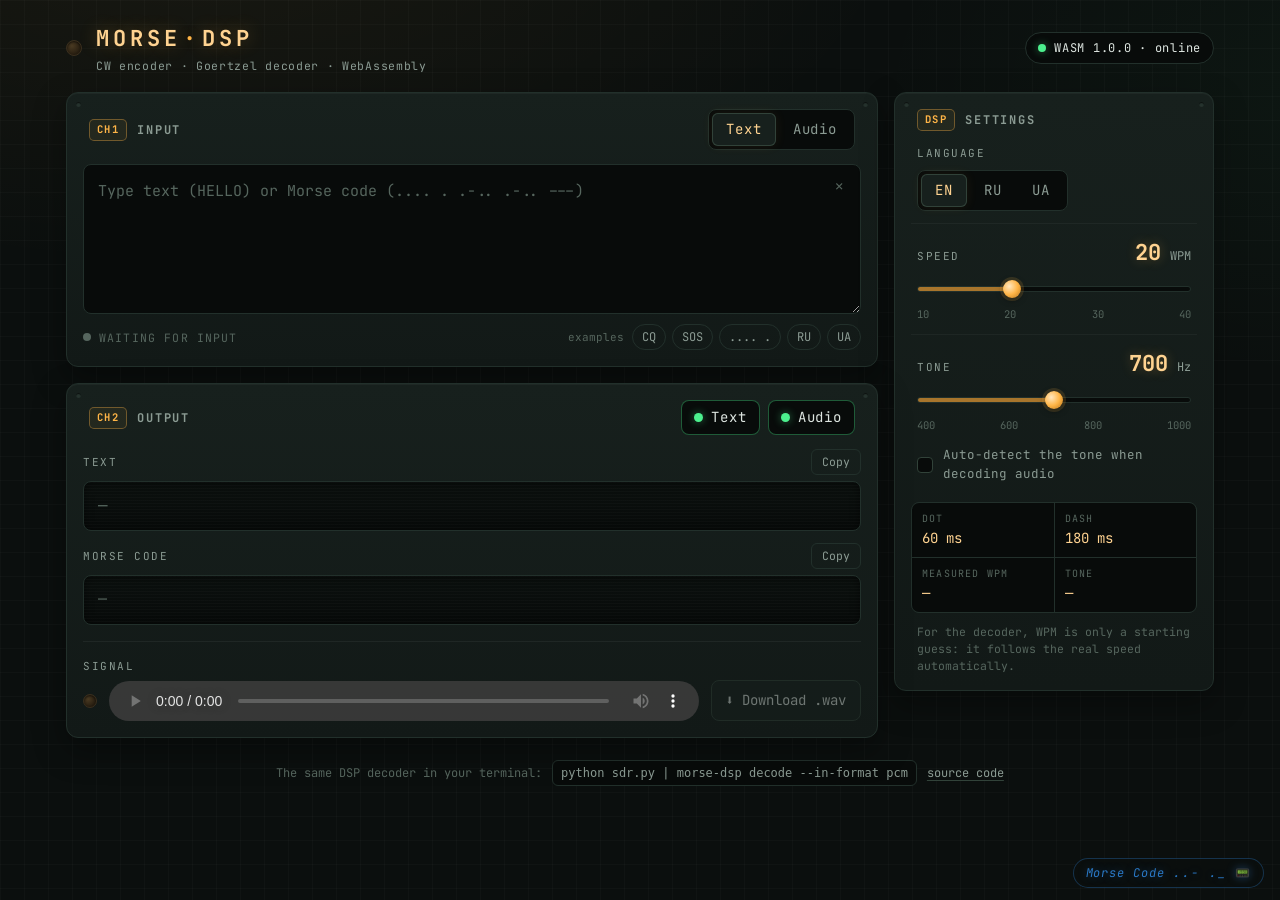
==== docs/index.html @ ed5e200c "build(web): serve GitHub Pages from main:/docs Pages can only deploy a branch from / or /docs, so th" ====
<!doctype html>
<html lang="en">
<head>
  <meta charset="utf-8">
  <meta name="viewport" content="width=device-width, initial-scale=1, viewport-fit=cover">
  <title>morse-dsp · CW console</title>
  <meta name="description" content="Morse code (CW) encoder and streaming DSP decoder in Go and WebAssembly: text ⇄ Morse ⇄ audio, in English, Russian and Ukrainian.">
  <meta name="theme-color" content="#0b0f0e">
  <meta name="color-scheme" content="dark">
  <link rel="icon" href="data:image/svg+xml,%3Csvg xmlns='http://www.w3.org/2000/svg' viewBox='0 0 32 32'%3E%3Crect width='32' height='32' rx='7' fill='%230f1513'/%3E%3Ccircle cx='8' cy='16' r='3' fill='%23ffb547'/%3E%3Crect x='14' y='13' width='12' height='6' rx='3' fill='%23ffb547'/%3E%3C/svg%3E">
  <link rel="preconnect" href="https://fonts.googleapis.com">
  <link rel="preconnect" href="https://fonts.gstatic.com" crossorigin>
  <link rel="stylesheet" href="https://fonts.googleapis.com/css2?family=JetBrains+Mono:wght@400;500;700&display=swap">
  <link rel="stylesheet" href="style.css">
</head>
<body>
  <div class="console">
    <header class="topbar">
      <div class="brand">
        <span class="lamp" id="brandLamp" aria-hidden="true"></span>
        <div>
          <h1>MORSE<span class="dot">·</span>DSP</h1>
          <p class="brand-sub">CW encoder · Goertzel decoder · WebAssembly</p>
        </div>
      </div>
      <div class="status" id="wasmStatus" data-state="loading" role="status">
        <span class="status-led" aria-hidden="true"></span>
        <span class="status-text">WASM: loading…</span>
      </div>
    </header>

    <main class="grid">
      <!-- ============ INPUT ============ -->
      <section class="panel panel-input" aria-labelledby="inTitle">
        <div class="panel-head">
          <h2 id="inTitle"><span class="ch">CH1</span>Input</h2>
          <div class="tabs" role="tablist" aria-label="Source">
            <button type="button" role="tab" id="tabText" aria-controls="paneText" aria-selected="true">Text</button>
            <button type="button" role="tab" id="tabAudio" aria-controls="paneAudio" aria-selected="false" tabindex="-1">Audio</button>
          </div>
        </div>

        <div class="pane" id="paneText" role="tabpanel" aria-labelledby="tabText">
          <div class="textarea-wrap">
            <textarea id="textIn" spellcheck="false" autocomplete="off" maxlength="1000"
              aria-label="Text or Morse code"
              placeholder="Type text (HELLO) or Morse code (.... . .-.. .-.. ---)"></textarea>
            <button type="button" class="icon-btn clear-btn" id="clearBtn" title="Clear" aria-label="Clear the field">✕</button>
          </div>
          <div class="pane-foot">
            <span class="detect" id="detectBadge" data-kind="empty"><span class="detect-led" aria-hidden="true"></span><span id="detectText">waiting for input</span></span>
            <div class="examples">
              <span class="examples-label">examples</span>
              <button type="button" class="chip" data-example="CQ CQ DE MORSE DSP K">CQ</button>
              <button type="button" class="chip" data-example="... --- ...">SOS</button>
              <button type="button" class="chip" data-example=".... . .-.. .-.. --- / .-- --- .-. .-.. -..">.... .</button>
              <button type="button" class="chip" data-example="ПРИВЕТ, ЭФИР! 73">RU</button>
              <button type="button" class="chip" data-example="ПРИВІТ, ЕФІРЕ! 73">UA</button>
            </div>
          </div>
        </div>

        <div class="pane" id="paneAudio" role="tabpanel" aria-labelledby="tabAudio" hidden>
          <label class="dropzone" id="dropzone">
            <input type="file" id="fileIn" accept=".wav,audio/wav,audio/x-wav,audio/wave">
            <span class="dz-icon" aria-hidden="true">⇪</span>
            <span class="dz-main">Drop a .wav here or <u>choose a file</u></span>
            <span class="dz-sub">PCM 8/16/24/32-bit or float · mono or stereo · any sample rate</span>
          </label>

          <div class="testgen">
            <button type="button" class="btn btn-accent" id="genBtn">
              <span aria-hidden="true">⚡</span> Generate noisy test signal
            </button>
            <label class="snr" for="snrIn">
              <span class="snr-label">SNR</span>
              <input type="range" id="snrIn" min="-5" max="30" step="1" value="10">
              <output id="snrOut" for="snrIn">10 dB</output>
            </label>
          </div>
          <p class="hint" id="genHint">Uses the phrase from the Text tab (or a default one) with the speed and tone from the DSP settings.</p>

          <div class="audio-in" id="audioInBox" hidden>
            <div class="audio-in-head">
              <span class="file-name" id="audioInName"></span>
              <span class="meta" id="audioInMeta"></span>
            </div>
            <div class="player-row">
              <span class="keylamp" id="inLamp" title="Key" aria-hidden="true"></span>
              <audio id="audioInPlayer" controls preload="metadata"></audio>
            </div>
            <div class="compare" id="compareLine" hidden></div>
          </div>
        </div>
      </section>

      <!-- ============ SETTINGS ============ -->
      <aside class="panel panel-settings" aria-labelledby="dspTitle">
        <div class="panel-head">
          <h2 id="dspTitle"><span class="ch">DSP</span>Settings</h2>
        </div>

        <div class="field field-lang">
          <span class="label" id="langLabel">Language</span>
          <div class="seg" role="radiogroup" aria-labelledby="langLabel">
            <button type="button" role="radio" data-lang="en" aria-checked="true">EN</button>
            <button type="button" role="radio" data-lang="ru" aria-checked="false">RU</button>
            <button type="button" role="radio" data-lang="ua" aria-checked="false">UA</button>
          </div>
        </div>

        <div class="field field-wpm">
          <div class="field-head">
            <label class="label" for="wpmIn">Speed</label>
            <output class="readout" id="wpmOut" for="wpmIn"><b>20</b> WPM</output>
          </div>
          <input type="range" id="wpmIn" min="10" max="40" step="1" value="20">
          <div class="scale" aria-hidden="true"><span>10</span><span>20</span><span>30</span><span>40</span></div>
        </div>

        <div class="field field-freq">
          <div class="field-head">
            <label class="label" for="freqIn">Tone</label>
            <output class="readout" id="freqOut" for="freqIn"><b>700</b> Hz</output>
          </div>
          <input type="range" id="freqIn" min="400" max="1000" step="10" value="700">
          <div class="scale" aria-hidden="true"><span>400</span><span>600</span><span>800</span><span>1000</span></div>
          <label class="check">
            <input type="checkbox" id="autoFreqIn">
            <span class="check-box" aria-hidden="true"></span>
            <span>Auto-detect the tone when decoding audio</span>
          </label>
        </div>

        <dl class="meter" id="meter">
          <div><dt>Dot</dt><dd id="mDot">60 ms</dd></div>
          <div><dt>Dash</dt><dd id="mDash">180 ms</dd></div>
          <div><dt>Measured WPM</dt><dd id="mWpm">—</dd></div>
          <div><dt>Tone</dt><dd id="mTone">—</dd></div>
        </dl>
        <p class="hint">For the decoder, WPM is only a starting guess: it follows the real speed automatically.</p>
      </aside>

      <!-- ============ OUTPUT ============ -->
      <section class="panel panel-output" aria-labelledby="outTitle">
        <div class="panel-head">
          <h2 id="outTitle"><span class="ch">CH2</span>Output</h2>
          <div class="toggles" role="group" aria-label="What to output">
            <label class="toggle" id="toggleText">
              <input type="checkbox" id="outText" checked>
              <span class="toggle-led" aria-hidden="true"></span>Text
            </label>
            <label class="toggle" id="toggleAudio">
              <input type="checkbox" id="outAudio" checked>
              <span class="toggle-led" aria-hidden="true"></span>Audio
            </label>
          </div>
        </div>
        <p class="toggle-hint" id="toggleHint" aria-live="polite"></p>

        <div class="notices" id="notices" aria-live="polite"></div>

        <div class="out-block" id="textBlock">
          <div class="lcd-field">
            <div class="lcd-head">
              <span class="lcd-title">Text</span>
              <button type="button" class="copy" data-copy="plainOut">Copy</button>
            </div>
            <div class="lcd lcd-text" id="plainOut" data-placeholder="—"></div>
          </div>
          <div class="lcd-field">
            <div class="lcd-head">
              <span class="lcd-title">Morse code</span>
              <button type="button" class="copy" data-copy="morseOut">Copy</button>
            </div>
            <div class="lcd lcd-morse" id="morseOut" data-placeholder="—"></div>
          </div>
          <div class="tape-wrap" aria-hidden="true"><canvas class="tape" id="tape" hidden></canvas></div>
        </div>

        <div class="out-block" id="audioBlock">
          <div class="lcd-head">
            <span class="lcd-title" id="audioLabel">Signal</span>
            <span class="meta" id="audioMeta"></span>
          </div>
          <div class="player-row">
            <span class="keylamp" id="outLamp" title="Key" aria-hidden="true"></span>
            <audio id="audioOut" controls preload="auto"></audio>
            <a class="btn" id="downloadBtn" download="morse.wav" aria-disabled="true">⬇ Download .wav</a>
          </div>
        </div>
      </section>
    </main>

    <footer class="foot">
      <span>The same DSP decoder in your terminal:</span>
      <code><span>python sdr.py |</span> <span>morse-dsp decode --in-format pcm</span></code>
      <a href="https://github.com/Super-Morse/morse-dsp" rel="noopener">source code</a>
    </footer>
  </div>

  <p class="signature"><em>Morse Code <span class="sig-code">..- ._</span></em> 📟</p>

  <script src="wasm_exec.js"></script>
  <script src="app.js"></script>
</body>
</html>
---- docs/style.css ----
/* morse-dsp — ham-radio console theme: dark panels, amber displays, green LEDs. */

:root {
  --bg: #0b0f0e;
  --bg-hi: #101614;
  --panel: #121917;
  --panel-hi: #17201d;
  --inset: #080b0a;
  --line: #22302b;
  --line-hi: #314239;
  --text: #dde5e0;
  --muted: #8b9b93;
  --faint: #56665e;

  --amber: #ffb547;
  --amber-hi: #ffd391;
  --amber-dim: #a8752c;
  --amber-glow: rgba(255, 181, 71, 0.30);
  --green: #4cf08e;
  --green-glow: rgba(76, 240, 142, 0.45);
  --red: #ff6b5e;
  --signature: #318ce7;    /* bleu de France */
  --signature-hi: #6aaef0;

  --radius: 12px;
  --radius-sm: 8px;
  --mono: "JetBrains Mono", ui-monospace, "SFMono-Regular", Menlo, Consolas, "Liberation Mono", monospace;
  color-scheme: dark;
}

* { box-sizing: border-box; }

html { -webkit-text-size-adjust: 100%; }

body {
  margin: 0;
  min-height: 100vh;
  min-height: 100dvh;
  font: 14px/1.5 var(--mono);
  color: var(--text);
  background-color: var(--bg);
  background-image:
    radial-gradient(1200px 600px at 15% -10%, rgba(255, 181, 71, 0.06), transparent 60%),
    radial-gradient(900px 500px at 110% 10%, rgba(76, 240, 142, 0.04), transparent 60%),
    linear-gradient(rgba(255, 255, 255, 0.018) 1px, transparent 1px),
    linear-gradient(90deg, rgba(255, 255, 255, 0.018) 1px, transparent 1px);
  background-size: auto, auto, 24px 24px, 24px 24px;
  background-attachment: fixed;
}

button, input, textarea { font: inherit; color: inherit; }
button { cursor: pointer; }
:focus-visible { outline: 2px solid var(--amber); outline-offset: 2px; }
[hidden] { display: none !important; }

.console {
  max-width: 1180px; margin: 0 auto;
  /* safe-area insets keep content clear of notches and rounded corners (landscape phones) */
  padding: 22px max(16px, env(safe-area-inset-right)) calc(72px + env(safe-area-inset-bottom)) max(16px, env(safe-area-inset-left));
}

/* ---------- top bar ---------- */
.topbar {
  display: flex; align-items: center; justify-content: space-between; gap: 16px;
  margin-bottom: 18px; flex-wrap: wrap;
}
.brand { display: flex; align-items: center; gap: 14px; }
.brand h1 {
  margin: 0; font-size: 22px; font-weight: 700; letter-spacing: 0.18em; color: var(--amber-hi);
  text-shadow: 0 0 18px var(--amber-glow);
}
.brand h1 .dot { color: var(--amber); padding: 0 0.1em; }
.brand-sub { margin: 2px 0 0; font-size: 11.5px; color: var(--muted); letter-spacing: 0.06em; }

.lamp, .keylamp {
  flex: none; width: 14px; height: 14px; border-radius: 50%;
  background: radial-gradient(circle at 35% 35%, #4a3a22, #261d10 70%);
  border: 1px solid #3a2f1e;
  box-shadow: inset 0 1px 2px rgba(0, 0, 0, 0.6);
  transition: background 0.04s, box-shadow 0.04s;
}
.lamp.on, .keylamp.on {
  background: radial-gradient(circle at 35% 35%, #fff1d2, var(--amber) 45%, #c47a12);
  box-shadow: 0 0 14px 3px var(--amber-glow), 0 0 4px var(--amber);
}
.lamp { width: 16px; height: 16px; }

.status {
  display: inline-flex; align-items: center; gap: 8px;
  padding: 6px 12px; border-radius: 999px; font-size: 12px; letter-spacing: 0.06em;
  background: var(--inset); border: 1px solid var(--line); color: var(--muted);
}
.status-led { width: 8px; height: 8px; border-radius: 50%; background: var(--amber); }
.status[data-state="loading"] .status-led { animation: blink 0.9s steps(2, start) infinite; }
.status[data-state="ready"] { color: var(--text); }
.status[data-state="ready"] .status-led { background: var(--green); box-shadow: 0 0 8px var(--green-glow); }
.status[data-state="error"] { color: var(--red); border-color: rgba(255, 107, 94, 0.35); }
.status[data-state="error"] .status-led { background: var(--red); }
@keyframes blink { to { visibility: hidden; } }

/* ---------- layout ---------- */
.grid {
  display: grid;
  grid-template-columns: minmax(0, 1fr) 320px;
  grid-template-areas: "input settings" "output settings";
  gap: 16px;
  align-items: start;
}
.panel-input { grid-area: input; }
.panel-settings { grid-area: settings; }
.panel-output { grid-area: output; }
/* the settings follow the scroll only when they fit on screen */
@media (min-width: 1000px) and (min-height: 760px) {
  .panel.panel-settings { position: sticky; top: 16px; } /* .panel.x beats .panel's position: relative */
}

.panel {
  position: relative;
  min-width: 0;
  padding: 16px;
  border-radius: var(--radius);
  background: linear-gradient(180deg, var(--panel-hi), var(--panel));
  border: 1px solid var(--line);
  box-shadow: inset 0 1px 0 rgba(255, 255, 255, 0.035), 0 12px 32px rgba(0, 0, 0, 0.35);
}
/* panel screws */
.panel::before, .panel::after {
  content: ""; position: absolute; top: 9px; width: 5px; height: 5px; border-radius: 50%;
  background: #26332e; box-shadow: inset 0 1px 1px rgba(0, 0, 0, 0.7);
}
.panel::before { left: 9px; }
.panel::after { right: 9px; }

.panel-head {
  display: flex; align-items: center; justify-content: space-between; gap: 12px; flex-wrap: wrap;
  margin: 0 0 14px; padding: 0 6px;
}
.panel-head h2 {
  display: flex; align-items: center; gap: 10px; margin: 0;
  font-size: 12px; font-weight: 700; letter-spacing: 0.16em; text-transform: uppercase; color: var(--muted);
}
.ch {
  padding: 2px 7px; border-radius: 5px; font-size: 10.5px; letter-spacing: 0.12em;
  color: var(--amber); border: 1px solid rgba(255, 181, 71, 0.35); background: rgba(255, 181, 71, 0.06);
}

/* ---------- tabs ---------- */
.tabs, .seg {
  display: inline-flex; padding: 3px; gap: 3px; border-radius: var(--radius-sm);
  background: var(--inset); border: 1px solid var(--line);
}
.tabs button, .seg button {
  border: 0; border-radius: 6px; padding: 6px 14px; background: transparent;
  color: var(--muted); letter-spacing: 0.06em; transition: color 0.15s, background 0.15s;
}
.tabs button[aria-selected="true"], .seg button[aria-checked="true"] {
  color: var(--amber-hi); background: var(--panel-hi);
  box-shadow: inset 0 0 0 1px var(--line-hi), 0 0 12px rgba(255, 181, 71, 0.08);
}

/* ---------- text input ---------- */
.textarea-wrap { position: relative; }
textarea {
  display: block; width: 100%; min-height: 150px; resize: vertical;
  padding: 14px 40px 14px 14px; border-radius: var(--radius-sm);
  background: var(--inset); border: 1px solid var(--line);
  font-size: 15px; line-height: 1.6; color: var(--text); caret-color: var(--amber);
  transition: border-color 0.15s, box-shadow 0.15s;
}
textarea::placeholder { color: var(--faint); }
textarea:focus { outline: none; border-color: var(--amber-dim); box-shadow: 0 0 0 3px rgba(255, 181, 71, 0.10); }

.icon-btn {
  border: 1px solid transparent; background: transparent; color: var(--faint);
  width: 28px; height: 28px; border-radius: 6px; line-height: 1;
}
.clear-btn { position: absolute; top: 8px; right: 8px; }

.pane-foot {
  display: flex; align-items: center; justify-content: space-between; gap: 10px; flex-wrap: wrap;
  margin-top: 10px;
}
.detect {
  display: inline-flex; align-items: center; gap: 8px; font-size: 11.5px; letter-spacing: 0.1em;
  text-transform: uppercase; color: var(--faint);
}
.detect-led { width: 8px; height: 8px; border-radius: 50%; background: var(--faint); }
.detect[data-kind="text"] { color: var(--amber); }
.detect[data-kind="text"] .detect-led { background: var(--amber); box-shadow: 0 0 8px var(--amber-glow); }
.detect[data-kind="morse"] { color: var(--green); }
.detect[data-kind="morse"] .detect-led { background: var(--green); box-shadow: 0 0 8px var(--green-glow); }

.examples { display: flex; align-items: center; gap: 6px; flex-wrap: wrap; }
.examples-label { font-size: 11px; color: var(--faint); margin-right: 2px; }
.chip {
  padding: 3px 9px; border-radius: 999px; font-size: 12px;
  border: 1px solid var(--line); background: transparent; color: var(--muted);
}

/* ---------- audio input ---------- */
.dropzone {
  display: flex; flex-direction: column; align-items: center; justify-content: center; gap: 4px;
  min-height: 132px; padding: 18px; text-align: center; cursor: pointer;
  border-radius: var(--radius-sm); border: 1.5px dashed var(--line-hi); background: var(--inset);
  transition: border-color 0.15s, background 0.15s;
}
.dropzone.drag { border-color: var(--amber); background: rgba(255, 181, 71, 0.04); }
.dropzone:focus-within { border-color: var(--amber); }
.dropzone input { position: absolute; width: 1px; height: 1px; opacity: 0; }
.dz-icon { font-size: 22px; color: var(--amber); }
.dz-main { color: var(--text); }
.dz-main u { text-decoration-color: var(--amber-dim); text-underline-offset: 3px; }
.dz-sub { font-size: 11.5px; color: var(--faint); }

.testgen { display: flex; align-items: center; gap: 14px; flex-wrap: wrap; margin-top: 14px; }
.testgen .btn { flex: 1 1 260px; max-width: 100%; white-space: normal; text-align: center; }
.snr { display: flex; align-items: center; gap: 10px; flex: 1 1 200px; min-width: 0; }
.snr-label { font-size: 11px; letter-spacing: 0.12em; color: var(--muted); }
.snr input { flex: 1; min-width: 80px; }
.snr output { min-width: 52px; text-align: right; color: var(--amber-hi); }

.audio-in {
  margin-top: 14px; padding: 12px; border-radius: var(--radius-sm);
  border: 1px solid var(--line); background: rgba(0, 0, 0, 0.18);
}
.audio-in-head { display: flex; justify-content: space-between; gap: 10px; flex-wrap: wrap; margin-bottom: 8px; }
.file-name { color: var(--text); overflow-wrap: anywhere; }
.compare { margin-top: 10px; font-size: 12.5px; color: var(--muted); overflow-wrap: anywhere; }
.compare .ok { color: var(--green); }
.compare .bad { color: var(--red); }

/* ---------- buttons ---------- */
.btn {
  display: inline-flex; align-items: center; justify-content: center; gap: 8px;
  padding: 9px 14px; border-radius: var(--radius-sm); white-space: nowrap;
  border: 1px solid var(--line-hi); background: var(--panel-hi); color: var(--text);
  text-decoration: none; transition: border-color 0.15s, color 0.15s, box-shadow 0.15s;
}
.btn[aria-disabled="true"] { opacity: 0.45; pointer-events: none; }
.btn-accent {
  color: var(--amber-hi); border-color: rgba(255, 181, 71, 0.5);
  background: linear-gradient(180deg, rgba(255, 181, 71, 0.14), rgba(255, 181, 71, 0.05));
}
.btn:disabled { opacity: 0.5; cursor: not-allowed; }

/* ---------- settings ---------- */
.field { padding: 12px 6px; border-top: 1px solid rgba(255, 255, 255, 0.04); }
.panel-settings .panel-head + .field { border-top: 0; padding-top: 0; }
.field-head { display: flex; align-items: baseline; justify-content: space-between; gap: 8px; }
.label { display: block; font-size: 11px; letter-spacing: 0.14em; text-transform: uppercase; color: var(--muted); margin-bottom: 8px; }
.field-head .label { margin-bottom: 0; }
.readout { color: var(--muted); font-size: 12px; }
.readout b { font-size: 22px; font-weight: 700; color: var(--amber-hi); text-shadow: 0 0 12px var(--amber-glow); margin-right: 2px; }
.scale { display: flex; justify-content: space-between; font-size: 10.5px; color: var(--faint); margin-top: -2px; }

.check { display: flex; align-items: center; gap: 10px; margin-top: 12px; font-size: 12.5px; color: var(--muted); cursor: pointer; }
.check input { position: absolute; opacity: 0; width: 1px; height: 1px; }
.check-box {
  flex: none; width: 16px; height: 16px; border-radius: 4px;
  border: 1px solid var(--line-hi); background: var(--inset); position: relative;
}
.check input:checked + .check-box { border-color: var(--amber); background: rgba(255, 181, 71, 0.15); }
.check input:checked + .check-box::after {
  content: ""; position: absolute; left: 4px; top: 1px; width: 5px; height: 9px;
  border: solid var(--amber); border-width: 0 2px 2px 0; transform: rotate(45deg);
}
.check input:focus-visible + .check-box { outline: 2px solid var(--amber); outline-offset: 2px; }

/* range */
input[type="range"] {
  --fill: 50%;
  -webkit-appearance: none; appearance: none;
  width: 100%; height: 28px; margin: 6px 0 4px; background: transparent;
}
input[type="range"]::-webkit-slider-runnable-track {
  height: 6px; border-radius: 3px; border: 1px solid var(--line);
  background: linear-gradient(90deg, var(--amber-dim) var(--fill), var(--inset) var(--fill));
}
input[type="range"]::-webkit-slider-thumb {
  -webkit-appearance: none; appearance: none;
  width: 18px; height: 18px; margin-top: -7px; border-radius: 50%; border: 0;
  background: radial-gradient(circle at 35% 35%, #ffe7bf, var(--amber) 50%, #b8741a);
  box-shadow: 0 0 0 3px rgba(255, 181, 71, 0.14), 0 2px 6px rgba(0, 0, 0, 0.5);
}
input[type="range"]::-moz-range-track { height: 6px; border-radius: 3px; border: 1px solid var(--line); background: var(--inset); }
input[type="range"]::-moz-range-progress { height: 6px; border-radius: 3px; background: var(--amber-dim); }
input[type="range"]::-moz-range-thumb {
  width: 18px; height: 18px; border-radius: 50%; border: 0;
  background: radial-gradient(circle at 35% 35%, #ffe7bf, var(--amber) 50%, #b8741a);
  box-shadow: 0 0 0 3px rgba(255, 181, 71, 0.14), 0 2px 6px rgba(0, 0, 0, 0.5);
}
input[type="range"]:focus-visible { outline: none; }
input[type="range"]:focus-visible::-webkit-slider-thumb { box-shadow: 0 0 0 3px var(--amber), 0 2px 6px rgba(0, 0, 0, 0.5); }
input[type="range"]:focus-visible::-moz-range-thumb { box-shadow: 0 0 0 3px var(--amber), 0 2px 6px rgba(0, 0, 0, 0.5); }

.meter {
  display: grid; grid-template-columns: 1fr 1fr; gap: 1px; margin: 6px 0 0;
  border-radius: var(--radius-sm); overflow: hidden; border: 1px solid var(--line); background: var(--line);
}
.meter div { padding: 8px 10px; background: var(--inset); }
.meter dt { font-size: 10px; letter-spacing: 0.12em; text-transform: uppercase; color: var(--faint); }
.meter dd { margin: 2px 0 0; color: var(--amber-hi); font-size: 14px; }

.hint { margin: 10px 6px 0; font-size: 11.5px; color: var(--faint); }
.pane .hint { margin-left: 0; margin-right: 0; }

/* ---------- output ---------- */
.toggles { display: inline-flex; gap: 8px; }
.toggle {
  display: inline-flex; align-items: center; gap: 8px; padding: 6px 12px; border-radius: var(--radius-sm);
  border: 1px solid var(--line-hi); background: var(--inset); color: var(--muted);
  cursor: pointer; user-select: none; letter-spacing: 0.06em; transition: border-color 0.15s, color 0.15s;
}
.toggle input { position: absolute; opacity: 0; width: 1px; height: 1px; }
.toggle-led { width: 9px; height: 9px; border-radius: 50%; background: #1d2925; box-shadow: inset 0 1px 2px rgba(0, 0, 0, 0.7); }
.toggle:has(input:checked) { color: var(--text); border-color: rgba(76, 240, 142, 0.35); }
.toggle:has(input:checked) .toggle-led { background: var(--green); box-shadow: 0 0 8px var(--green-glow); }
.toggle:has(input:focus-visible) { outline: 2px solid var(--amber); outline-offset: 2px; }
.toggle.flash { animation: flash 0.7s ease-out; }
@keyframes flash {
  0% { box-shadow: 0 0 0 0 rgba(76, 240, 142, 0.6); }
  100% { box-shadow: 0 0 0 10px rgba(76, 240, 142, 0); }
}
.toggle-hint { min-height: 0; margin: -6px 6px 8px; font-size: 11.5px; color: var(--green); text-align: right; transition: opacity 0.3s; }
.toggle-hint:empty { margin: 0; }

.notices { display: grid; gap: 8px; }
.notices:not(:empty) { margin-bottom: 12px; }
.notice {
  padding: 8px 12px; border-radius: var(--radius-sm); font-size: 12.5px; overflow-wrap: anywhere;
  border: 1px solid var(--line-hi); background: rgba(255, 255, 255, 0.02); color: var(--muted);
}
.notice.warn { border-color: rgba(255, 181, 71, 0.35); color: var(--amber-hi); }
.notice.error { border-color: rgba(255, 107, 94, 0.4); color: #ffb3ab; }

.out-block + .out-block { margin-top: 16px; padding-top: 16px; border-top: 1px solid rgba(255, 255, 255, 0.05); }
.lcd-field + .lcd-field { margin-top: 12px; }
.lcd-head { display: flex; align-items: center; justify-content: space-between; gap: 10px; margin-bottom: 6px; flex-wrap: wrap; }
.lcd-title { font-size: 11px; letter-spacing: 0.14em; text-transform: uppercase; color: var(--muted); }
.meta { font-size: 11.5px; color: var(--faint); }

.copy {
  padding: 3px 10px; border-radius: 6px; font-size: 11.5px;
  border: 1px solid var(--line); background: transparent; color: var(--muted);
}
.copy.done { color: var(--green); border-color: rgba(76, 240, 142, 0.4); }

.lcd {
  position: relative; min-height: 50px; max-height: 260px; overflow: auto;
  padding: 12px 14px; border-radius: var(--radius-sm);
  background: linear-gradient(180deg, #0b100e, #070a09);
  border: 1px solid var(--line);
  box-shadow: inset 0 2px 10px rgba(0, 0, 0, 0.55);
  color: var(--amber-hi); text-shadow: 0 0 10px var(--amber-glow);
  font-size: 16px; line-height: 1.55; white-space: pre-wrap; overflow-wrap: anywhere;
}
.lcd::after { /* faint scanlines */
  content: ""; position: absolute; inset: 0; pointer-events: none; border-radius: inherit;
  background: repeating-linear-gradient(180deg, rgba(255, 255, 255, 0.018) 0 1px, transparent 1px 3px);
}
.lcd:empty::before { content: attr(data-placeholder); color: var(--faint); text-shadow: none; }
.lcd-morse { color: var(--amber); letter-spacing: 0.08em; font-size: 15px; }

.tape {
  display: block; width: 100%; margin-top: 12px; border-radius: var(--radius-sm);
  background: #070a09; border: 1px solid var(--line);
}

.player-row { display: flex; align-items: center; gap: 12px; flex-wrap: wrap; }
.player-row audio { flex: 1 1 200px; min-width: 0; height: 40px; }

/* ---------- footer & signature ---------- */
.foot {
  display: flex; align-items: center; justify-content: center; gap: 10px; flex-wrap: wrap;
  margin-top: 22px; font-size: 12px; color: var(--faint); text-align: center;
}
.foot code {
  max-width: 100%; padding: 3px 8px; border-radius: 6px; background: var(--inset); border: 1px solid var(--line);
  color: var(--muted);
}
.foot code span { white-space: nowrap; } /* narrow screens wrap only after the pipe */
.foot a { color: var(--muted); text-decoration-color: var(--line-hi); text-underline-offset: 3px; }

.signature {
  /* always pinned to the screen corner, clear of notches and the home bar */
  position: fixed; z-index: 20;
  right: max(16px, env(safe-area-inset-right));
  bottom: calc(12px + env(safe-area-inset-bottom));
  padding: 5px 12px; border-radius: 999px;
  font-size: 12px; letter-spacing: 0.08em; white-space: nowrap;
  color: var(--signature);
  text-shadow: 0 0 10px rgba(49, 140, 231, 0.45);
  background: rgba(11, 15, 14, 0.82);
  border: 1px solid rgba(49, 140, 231, 0.35);
  -webkit-backdrop-filter: blur(6px); backdrop-filter: blur(6px);
  opacity: 0.85; transition: opacity 0.2s, color 0.2s;
  margin: 0;
}
.signature .sig-code { letter-spacing: 2px; }

/* ---------- hover only where a mouse can hover (no sticky hover on touch) ---------- */
@media (hover: hover) {
  .tabs button:hover, .seg button:hover { color: var(--text); }
  .icon-btn:hover { color: var(--text); border-color: var(--line-hi); }
  .chip:hover { color: var(--amber-hi); border-color: var(--amber-dim); }
  .dropzone:hover { border-color: var(--amber); background: rgba(255, 181, 71, 0.04); }
  .btn:hover { border-color: var(--amber-dim); color: var(--amber-hi); }
  .btn-accent:hover { box-shadow: 0 0 18px rgba(255, 181, 71, 0.18); color: #fff3df; }
  .copy:hover { color: var(--amber-hi); border-color: var(--amber-dim); }
  .foot a:hover { color: var(--amber-hi); }
  .signature:hover { opacity: 1; color: var(--signature-hi); }
}

/* ---------- responsive ---------- */

/* Tablets and phones in landscape: one column; the settings become a
   horizontal rack (language | speed | tone) between input and output. */
@media (max-width: 999px) {
  .grid { grid-template-columns: minmax(0, 1fr); grid-template-areas: "input" "settings" "output"; gap: 14px; }
  .panel.panel-settings {
    display: grid;
    grid-template-columns: minmax(0, 0.75fr) minmax(0, 1fr) minmax(0, 1fr);
    grid-template-areas: "head head head" "lang wpm freq" "meter meter meter" "hint hint hint";
    column-gap: 22px;
  }
  .panel-settings > .panel-head { grid-area: head; }
  .panel-settings > .field-lang { grid-area: lang; }
  .panel-settings > .field-wpm { grid-area: wpm; }
  .panel-settings > .field-freq { grid-area: freq; }
  .panel-settings > .meter { grid-area: meter; grid-template-columns: repeat(4, minmax(0, 1fr)); margin-top: 4px; }
  .panel-settings > .hint { grid-area: hint; }
  .panel-settings .field { border-top: 0; padding: 0 0 10px; }
}

/* Phones in portrait: everything stacks, comfortable spacing for thumbs. */
@media (max-width: 599px) {
  .console { padding-top: 14px; }
  .topbar { margin-bottom: 14px; gap: 10px; }
  .brand h1 { font-size: 19px; letter-spacing: 0.14em; }
  .panel { padding: 14px 12px; }
  .panel-head { padding: 0 2px; margin-bottom: 12px; }
  .panel.panel-settings { display: block; }
  .panel-settings .field { padding: 12px 2px; border-top: 1px solid rgba(255, 255, 255, 0.04); }
  .panel-settings .panel-head + .field { border-top: 0; padding-top: 0; }
  .panel-settings > .meter { grid-template-columns: 1fr 1fr; }
  textarea { min-height: 120px; }
  .pane-foot { flex-direction: column; align-items: flex-start; }
  .testgen .btn, .player-row .btn { width: 100%; white-space: normal; }
  .snr { flex-basis: 100%; }
  .lcd { font-size: 15px; padding: 10px 12px; }
  .foot { gap: 8px; }
  .signature { right: max(10px, env(safe-area-inset-right)); bottom: calc(10px + env(safe-area-inset-bottom)); padding: 4px 10px; font-size: 11px; }
}

/* Very narrow phones (320–359 px). */
@media (max-width: 359px) {
  .brand-sub, .examples-label { display: none; }
  .tabs button, .seg button { padding: 6px 10px; }
  .toggle { padding: 6px 9px; }
  .panel-head h2 { letter-spacing: 0.1em; }
}

/* Phones in landscape: plenty of width, very little height. Input and
   output sit side by side, so the result is visible while typing; the
   settings rack spans the full width below. */
@media (orientation: landscape) and (max-height: 500px) and (min-width: 600px) {
  .grid { grid-template-columns: minmax(0, 1fr) minmax(0, 1fr); grid-template-areas: "input output" "settings settings"; }
  .examples-label { display: none; }
  .panel-output .lcd-field + .lcd-field { margin-top: 8px; }
}
@media (orientation: landscape) and (max-height: 500px) {
  .console { padding-top: 12px; }
  .topbar { margin-bottom: 12px; }
  .brand-sub { display: none; }
  .brand h1 { font-size: 18px; }
  .lamp { width: 13px; height: 13px; }
  textarea { min-height: 84px; }
  .dropzone { min-height: 84px; padding: 12px; }
  .lcd { max-height: 140px; }
}

/* Touch screens: larger targets, and 16 px text so iOS does not zoom on focus. */
@media (pointer: coarse) {
  textarea { font-size: 16px; }
  .tabs button, .seg button { min-height: 38px; }
  .toggle { min-height: 40px; }
  .chip { padding: 6px 12px; }
  .copy { padding: 6px 12px; }
  .btn { min-height: 44px; }
  .icon-btn { width: 36px; height: 36px; }
  input[type="range"] { height: 36px; }
  input[type="range"]::-webkit-slider-thumb { width: 24px; height: 24px; margin-top: -10px; }
  input[type="range"]::-moz-range-thumb { width: 24px; height: 24px; }
}

@media (prefers-reduced-motion: reduce) {
  *, *::before, *::after { animation: none !important; transition: none !important; }
}
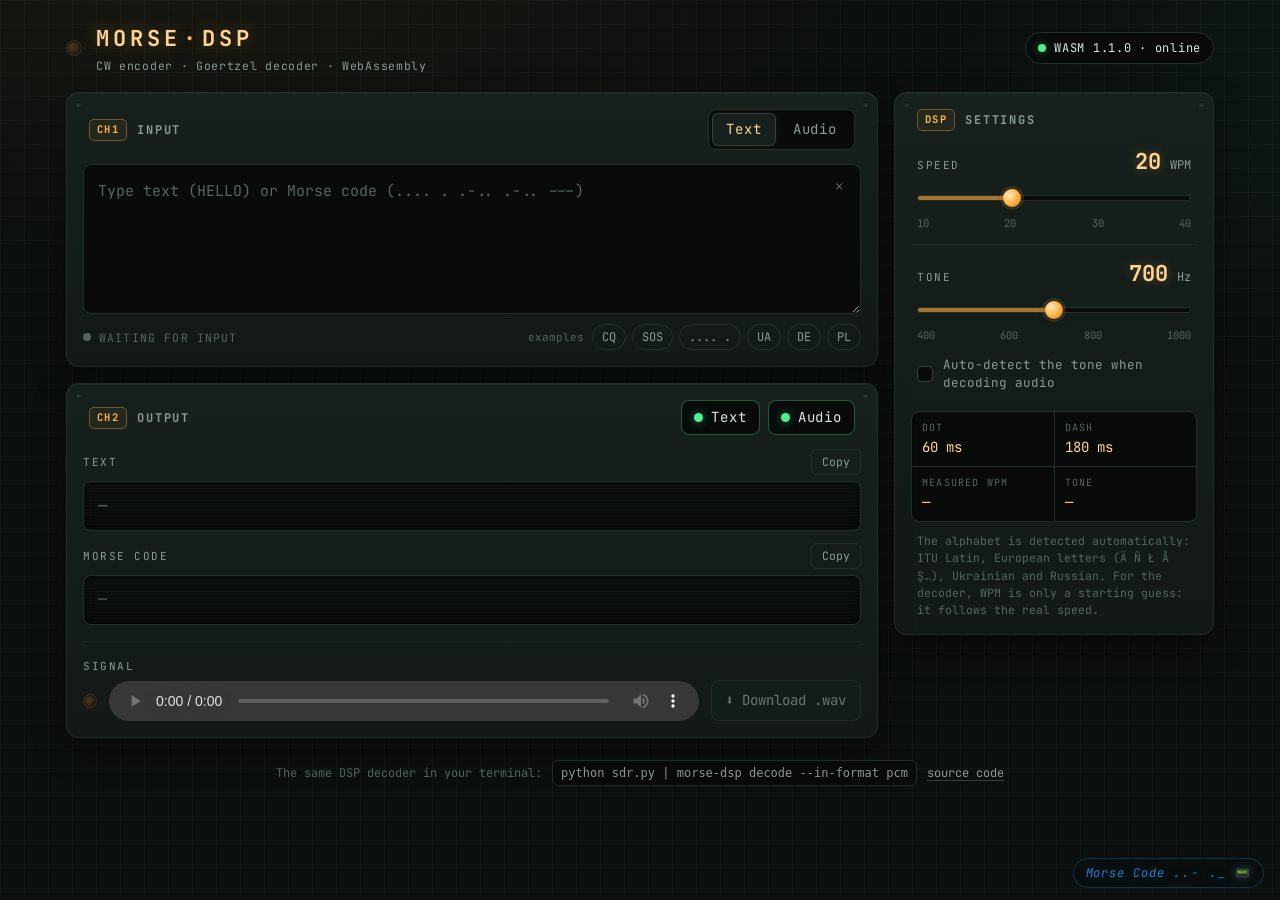
==== commit 1ad3a996: "feat: automatic multi-language detection with LanguageProfile registry Core (pkg/morse): - data-driv" ====
--- a/docs/index.html
+++ b/docs/index.html
@@ -4,7 +4,7 @@
   <meta charset="utf-8">
   <meta name="viewport" content="width=device-width, initial-scale=1, viewport-fit=cover">
   <title>morse-dsp · CW console</title>
-  <meta name="description" content="Morse code (CW) encoder and streaming DSP decoder in Go and WebAssembly: text ⇄ Morse ⇄ audio, in English, Russian and Ukrainian.">
+  <meta name="description" content="Morse code (CW) encoder and streaming DSP decoder in Go and WebAssembly: text ⇄ Morse ⇄ audio with automatic language detection (ITU Latin, European letters, Ukrainian, Russian).">
   <meta name="theme-color" content="#0b0f0e">
   <meta name="color-scheme" content="dark">
   <link rel="icon" href="data:image/svg+xml,%3Csvg xmlns='http://www.w3.org/2000/svg' viewBox='0 0 32 32'%3E%3Crect width='32' height='32' rx='7' fill='%230f1513'/%3E%3Ccircle cx='8' cy='16' r='3' fill='%23ffb547'/%3E%3Crect x='14' y='13' width='12' height='6' rx='3' fill='%23ffb547'/%3E%3C/svg%3E">
@@ -54,8 +54,9 @@
               <button type="button" class="chip" data-example="CQ CQ DE MORSE DSP K">CQ</button>
               <button type="button" class="chip" data-example="... --- ...">SOS</button>
               <button type="button" class="chip" data-example=".... . .-.. .-.. --- / .-- --- .-. .-.. -..">.... .</button>
-              <button type="button" class="chip" data-example="ПРИВЕТ, ЭФИР! 73">RU</button>
               <button type="button" class="chip" data-example="ПРИВІТ, ЕФІРЕ! 73">UA</button>
+              <button type="button" class="chip" data-example="GRÜẞE AUS MÜNCHEN 73">DE</button>
+              <button type="button" class="chip" data-example="DZIĘKUJĘ ZA ŁĄCZNOŚĆ 73">PL</button>
             </div>
           </div>
         </div>
@@ -100,15 +101,6 @@
           <h2 id="dspTitle"><span class="ch">DSP</span>Settings</h2>
         </div>
 
-        <div class="field field-lang">
-          <span class="label" id="langLabel">Language</span>
-          <div class="seg" role="radiogroup" aria-labelledby="langLabel">
-            <button type="button" role="radio" data-lang="en" aria-checked="true">EN</button>
-            <button type="button" role="radio" data-lang="ru" aria-checked="false">RU</button>
-            <button type="button" role="radio" data-lang="ua" aria-checked="false">UA</button>
-          </div>
-        </div>
-
         <div class="field field-wpm">
           <div class="field-head">
             <label class="label" for="wpmIn">Speed</label>
@@ -138,7 +130,7 @@
           <div><dt>Measured WPM</dt><dd id="mWpm">—</dd></div>
           <div><dt>Tone</dt><dd id="mTone">—</dd></div>
         </dl>
-        <p class="hint">For the decoder, WPM is only a starting guess: it follows the real speed automatically.</p>
+        <p class="hint">The alphabet is detected automatically: ITU Latin, European letters (Ä Ñ Ł Å Ş…), Ukrainian and Russian. For the decoder, WPM is only a starting guess: it follows the real speed.</p>
       </aside>
 
       <!-- ============ OUTPUT ============ -->
@@ -163,7 +155,7 @@
         <div class="out-block" id="textBlock">
           <div class="lcd-field">
             <div class="lcd-head">
-              <span class="lcd-title">Text</span>
+              <span class="lcd-title">Text<span class="lang-tag" id="langTag" title="Alphabet, detected automatically" hidden></span></span>
               <button type="button" class="copy" data-copy="plainOut">Copy</button>
             </div>
             <div class="lcd lcd-text" id="plainOut" data-placeholder="—"></div>
--- a/docs/style.css
+++ b/docs/style.css
@@ -145,15 +145,15 @@
 }
 
 /* ---------- tabs ---------- */
-.tabs, .seg {
+.tabs {
   display: inline-flex; padding: 3px; gap: 3px; border-radius: var(--radius-sm);
   background: var(--inset); border: 1px solid var(--line);
 }
-.tabs button, .seg button {
+.tabs button {
   border: 0; border-radius: 6px; padding: 6px 14px; background: transparent;
   color: var(--muted); letter-spacing: 0.06em; transition: color 0.15s, background 0.15s;
 }
-.tabs button[aria-selected="true"], .seg button[aria-checked="true"] {
+.tabs button[aria-selected="true"] {
   color: var(--amber-hi); background: var(--panel-hi);
   box-shadow: inset 0 0 0 1px var(--line-hi), 0 0 12px rgba(255, 181, 71, 0.08);
 }
@@ -337,6 +337,10 @@
 .lcd-field + .lcd-field { margin-top: 12px; }
 .lcd-head { display: flex; align-items: center; justify-content: space-between; gap: 10px; margin-bottom: 6px; flex-wrap: wrap; }
 .lcd-title { font-size: 11px; letter-spacing: 0.14em; text-transform: uppercase; color: var(--muted); }
+.lang-tag {
+  margin-left: 8px; padding: 1px 8px; border-radius: 999px; font-size: 10.5px; letter-spacing: 0.08em;
+  color: var(--green); border: 1px solid rgba(76, 240, 142, 0.35); background: rgba(76, 240, 142, 0.05);
+}
 .meta { font-size: 11.5px; color: var(--faint); }
 
 .copy {
@@ -400,7 +404,7 @@
 
 /* ---------- hover only where a mouse can hover (no sticky hover on touch) ---------- */
 @media (hover: hover) {
-  .tabs button:hover, .seg button:hover { color: var(--text); }
+  .tabs button:hover { color: var(--text); }
   .icon-btn:hover { color: var(--text); border-color: var(--line-hi); }
   .chip:hover { color: var(--amber-hi); border-color: var(--amber-dim); }
   .dropzone:hover { border-color: var(--amber); background: rgba(255, 181, 71, 0.04); }
@@ -413,18 +417,17 @@
 
 /* ---------- responsive ---------- */
 
-/* Tablets and phones in landscape: one column; the settings become a
-   horizontal rack (language | speed | tone) between input and output. */
+/* Tablets and phones in portrait: one column, the output right under the
+   input; the settings become a horizontal rack (speed | tone) at the bottom. */
 @media (max-width: 999px) {
-  .grid { grid-template-columns: minmax(0, 1fr); grid-template-areas: "input" "settings" "output"; gap: 14px; }
+  .grid { grid-template-columns: minmax(0, 1fr); grid-template-areas: "input" "output" "settings"; gap: 14px; }
   .panel.panel-settings {
     display: grid;
-    grid-template-columns: minmax(0, 0.75fr) minmax(0, 1fr) minmax(0, 1fr);
-    grid-template-areas: "head head head" "lang wpm freq" "meter meter meter" "hint hint hint";
+    grid-template-columns: minmax(0, 1fr) minmax(0, 1fr);
+    grid-template-areas: "head head" "wpm freq" "meter meter" "hint hint";
     column-gap: 22px;
   }
   .panel-settings > .panel-head { grid-area: head; }
-  .panel-settings > .field-lang { grid-area: lang; }
   .panel-settings > .field-wpm { grid-area: wpm; }
   .panel-settings > .field-freq { grid-area: freq; }
   .panel-settings > .meter { grid-area: meter; grid-template-columns: repeat(4, minmax(0, 1fr)); margin-top: 4px; }
@@ -455,7 +458,7 @@
 /* Very narrow phones (320–359 px). */
 @media (max-width: 359px) {
   .brand-sub, .examples-label { display: none; }
-  .tabs button, .seg button { padding: 6px 10px; }
+  .tabs button { padding: 6px 10px; }
   .toggle { padding: 6px 9px; }
   .panel-head h2 { letter-spacing: 0.1em; }
 }
@@ -482,7 +485,7 @@
 /* Touch screens: larger targets, and 16 px text so iOS does not zoom on focus. */
 @media (pointer: coarse) {
   textarea { font-size: 16px; }
-  .tabs button, .seg button { min-height: 38px; }
+  .tabs button { min-height: 38px; }
   .toggle { min-height: 40px; }
   .chip { padding: 6px 12px; }
   .copy { padding: 6px 12px; }
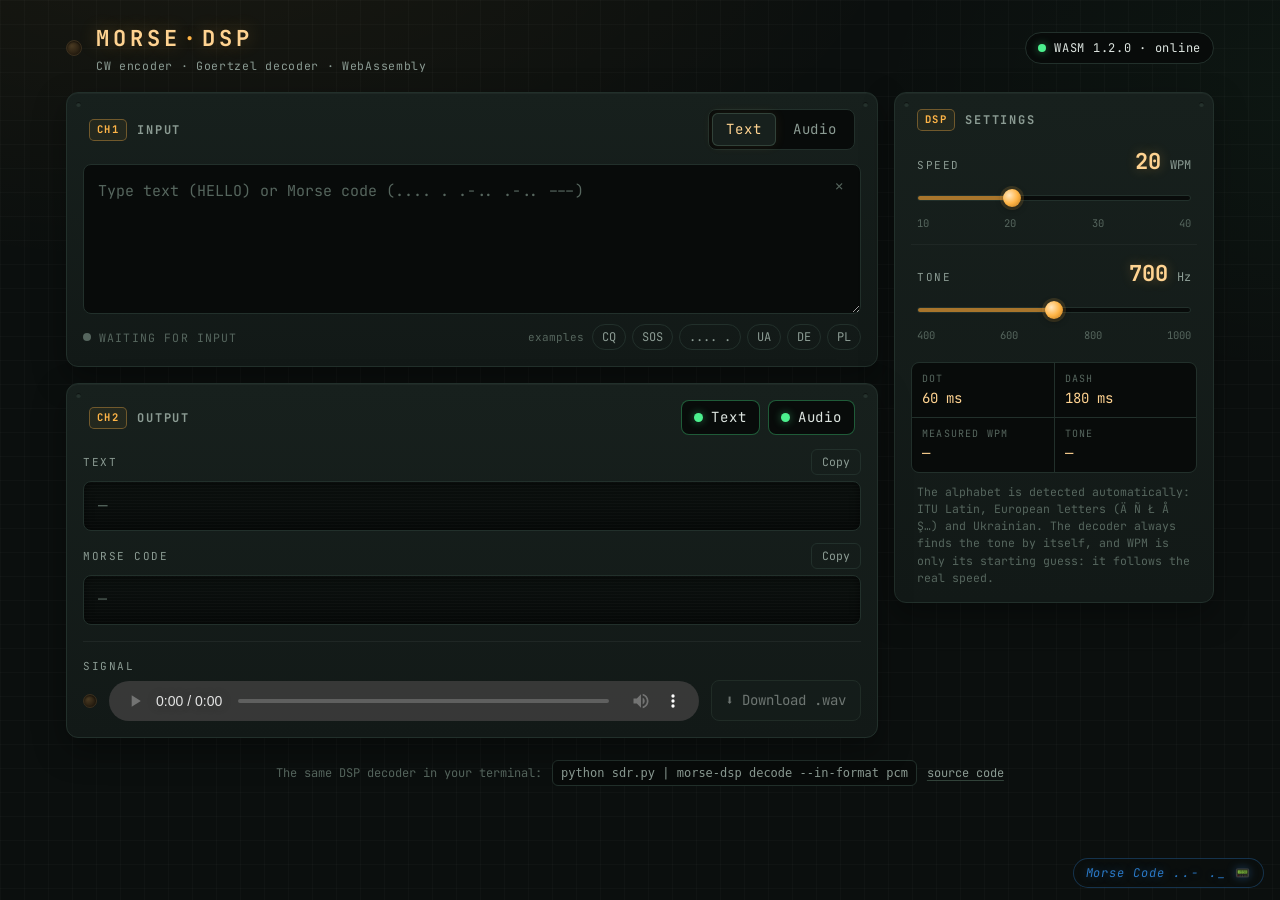
==== commit 2d1cefc6: "feat: always find the CW tone; keep Russian out of the web UI text The decoder now searches for the " ====
--- a/docs/index.html
+++ b/docs/index.html
@@ -4,7 +4,7 @@
   <meta charset="utf-8">
   <meta name="viewport" content="width=device-width, initial-scale=1, viewport-fit=cover">
   <title>morse-dsp · CW console</title>
-  <meta name="description" content="Morse code (CW) encoder and streaming DSP decoder in Go and WebAssembly: text ⇄ Morse ⇄ audio with automatic language detection (ITU Latin, European letters, Ukrainian, Russian).">
+  <meta name="description" content="Morse code (CW) encoder and streaming DSP decoder in Go and WebAssembly: text ⇄ Morse ⇄ audio with automatic language and tone detection (ITU Latin, European letters, Ukrainian).">
   <meta name="theme-color" content="#0b0f0e">
   <meta name="color-scheme" content="dark">
   <link rel="icon" href="data:image/svg+xml,%3Csvg xmlns='http://www.w3.org/2000/svg' viewBox='0 0 32 32'%3E%3Crect width='32' height='32' rx='7' fill='%230f1513'/%3E%3Ccircle cx='8' cy='16' r='3' fill='%23ffb547'/%3E%3Crect x='14' y='13' width='12' height='6' rx='3' fill='%23ffb547'/%3E%3C/svg%3E">
@@ -117,11 +117,6 @@
           </div>
           <input type="range" id="freqIn" min="400" max="1000" step="10" value="700">
           <div class="scale" aria-hidden="true"><span>400</span><span>600</span><span>800</span><span>1000</span></div>
-          <label class="check">
-            <input type="checkbox" id="autoFreqIn">
-            <span class="check-box" aria-hidden="true"></span>
-            <span>Auto-detect the tone when decoding audio</span>
-          </label>
         </div>
 
         <dl class="meter" id="meter">
@@ -130,7 +125,7 @@
           <div><dt>Measured WPM</dt><dd id="mWpm">—</dd></div>
           <div><dt>Tone</dt><dd id="mTone">—</dd></div>
         </dl>
-        <p class="hint">The alphabet is detected automatically: ITU Latin, European letters (Ä Ñ Ł Å Ş…), Ukrainian and Russian. For the decoder, WPM is only a starting guess: it follows the real speed.</p>
+        <p class="hint">The alphabet is detected automatically: ITU Latin, European letters (Ä Ñ Ł Å Ş…) and Ukrainian. The decoder always finds the tone by itself, and WPM is only its starting guess: it follows the real speed.</p>
       </aside>
 
       <!-- ============ OUTPUT ============ -->
--- a/docs/style.css
+++ b/docs/style.css
@@ -252,19 +252,6 @@
 .readout { color: var(--muted); font-size: 12px; }
 .readout b { font-size: 22px; font-weight: 700; color: var(--amber-hi); text-shadow: 0 0 12px var(--amber-glow); margin-right: 2px; }
 .scale { display: flex; justify-content: space-between; font-size: 10.5px; color: var(--faint); margin-top: -2px; }
-
-.check { display: flex; align-items: center; gap: 10px; margin-top: 12px; font-size: 12.5px; color: var(--muted); cursor: pointer; }
-.check input { position: absolute; opacity: 0; width: 1px; height: 1px; }
-.check-box {
-  flex: none; width: 16px; height: 16px; border-radius: 4px;
-  border: 1px solid var(--line-hi); background: var(--inset); position: relative;
-}
-.check input:checked + .check-box { border-color: var(--amber); background: rgba(255, 181, 71, 0.15); }
-.check input:checked + .check-box::after {
-  content: ""; position: absolute; left: 4px; top: 1px; width: 5px; height: 9px;
-  border: solid var(--amber); border-width: 0 2px 2px 0; transform: rotate(45deg);
-}
-.check input:focus-visible + .check-box { outline: 2px solid var(--amber); outline-offset: 2px; }
 
 /* range */
 input[type="range"] {
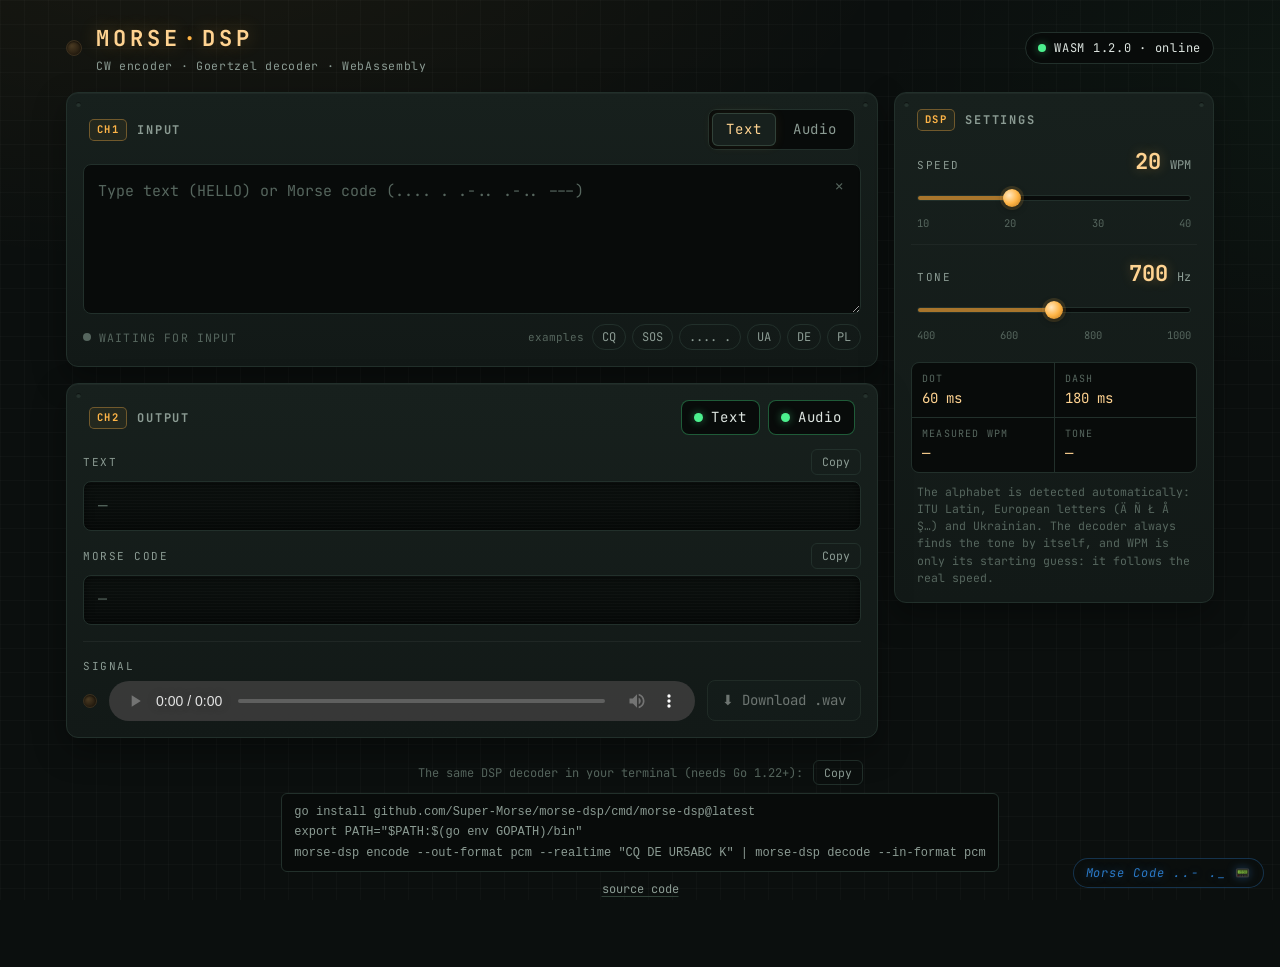
==== commit 9f7a59b7: "fix(web): footer shows a terminal command that actually runs The footer advertised "python sdr.py | " ====
--- a/docs/index.html
+++ b/docs/index.html
@@ -180,8 +180,13 @@
     </main>
 
     <footer class="foot">
-      <span>The same DSP decoder in your terminal:</span>
-      <code><span>python sdr.py |</span> <span>morse-dsp decode --in-format pcm</span></code>
+      <div class="foot-head">
+        <span>The same DSP decoder in your terminal (needs&nbsp;Go&nbsp;1.22+):</span>
+        <button type="button" class="copy" data-copy="cliCmd">Copy</button>
+      </div>
+      <pre class="foot-cmd"><code id="cliCmd">go install github.com/Super-Morse/morse-dsp/cmd/morse-dsp@latest
+export PATH="$PATH:$(go env GOPATH)/bin"
+morse-dsp encode --out-format pcm --realtime "CQ DE UR5ABC K" | morse-dsp decode --in-format pcm</code></pre>
       <a href="https://github.com/Super-Morse/morse-dsp" rel="noopener">source code</a>
     </footer>
   </div>
--- a/docs/style.css
+++ b/docs/style.css
@@ -362,14 +362,16 @@
 
 /* ---------- footer & signature ---------- */
 .foot {
-  display: flex; align-items: center; justify-content: center; gap: 10px; flex-wrap: wrap;
+  display: flex; flex-direction: column; align-items: center; gap: 8px;
   margin-top: 22px; font-size: 12px; color: var(--faint); text-align: center;
 }
-.foot code {
-  max-width: 100%; padding: 3px 8px; border-radius: 6px; background: var(--inset); border: 1px solid var(--line);
-  color: var(--muted);
-}
-.foot code span { white-space: nowrap; } /* narrow screens wrap only after the pipe */
+.foot-head { display: flex; align-items: center; justify-content: center; gap: 10px; flex-wrap: wrap; }
+/* The commands keep their lines; a narrow screen scrolls the block, not the page. */
+.foot-cmd {
+  max-width: 100%; margin: 0; padding: 8px 12px; overflow-x: auto; text-align: left;
+  border-radius: 6px; background: var(--inset); border: 1px solid var(--line);
+  font: 12px/1.6 var(--mono); color: var(--muted);
+}
 .foot a { color: var(--muted); text-decoration-color: var(--line-hi); text-underline-offset: 3px; }
 
 .signature {
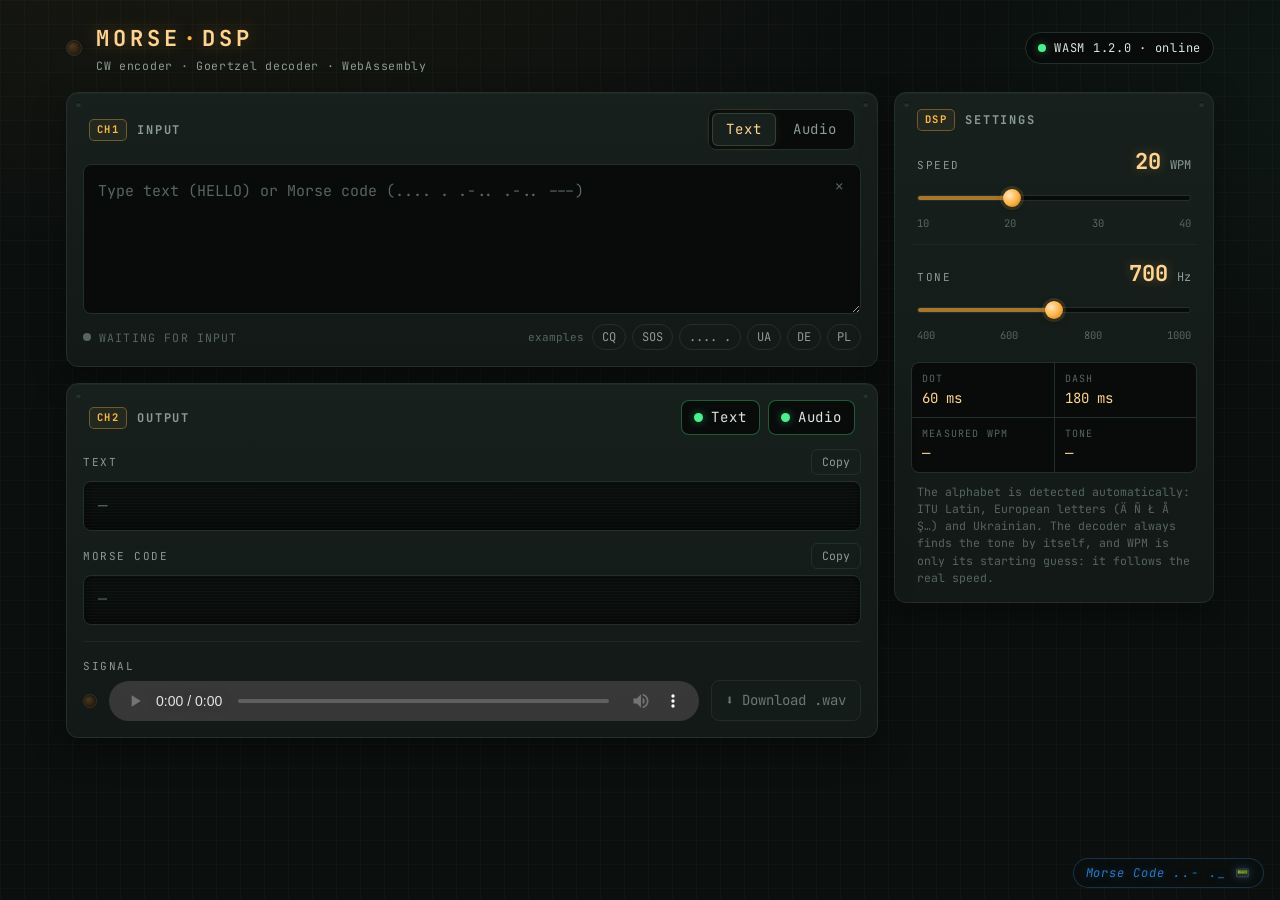
==== commit 7a1e7930: "chore(web): remove the terminal footer The page ends with the console panels; the CLI install and us" ====
--- a/docs/index.html
+++ b/docs/index.html
@@ -178,17 +178,6 @@
         </div>
       </section>
     </main>
-
-    <footer class="foot">
-      <div class="foot-head">
-        <span>The same DSP decoder in your terminal (needs&nbsp;Go&nbsp;1.22+):</span>
-        <button type="button" class="copy" data-copy="cliCmd">Copy</button>
-      </div>
-      <pre class="foot-cmd"><code id="cliCmd">go install github.com/Super-Morse/morse-dsp/cmd/morse-dsp@latest
-export PATH="$PATH:$(go env GOPATH)/bin"
-morse-dsp encode --out-format pcm --realtime "CQ DE UR5ABC K" | morse-dsp decode --in-format pcm</code></pre>
-      <a href="https://github.com/Super-Morse/morse-dsp" rel="noopener">source code</a>
-    </footer>
   </div>
 
   <p class="signature"><em>Morse Code <span class="sig-code">..- ._</span></em> 📟</p>
--- a/docs/style.css
+++ b/docs/style.css
@@ -360,19 +360,7 @@
 .player-row { display: flex; align-items: center; gap: 12px; flex-wrap: wrap; }
 .player-row audio { flex: 1 1 200px; min-width: 0; height: 40px; }
 
-/* ---------- footer & signature ---------- */
-.foot {
-  display: flex; flex-direction: column; align-items: center; gap: 8px;
-  margin-top: 22px; font-size: 12px; color: var(--faint); text-align: center;
-}
-.foot-head { display: flex; align-items: center; justify-content: center; gap: 10px; flex-wrap: wrap; }
-/* The commands keep their lines; a narrow screen scrolls the block, not the page. */
-.foot-cmd {
-  max-width: 100%; margin: 0; padding: 8px 12px; overflow-x: auto; text-align: left;
-  border-radius: 6px; background: var(--inset); border: 1px solid var(--line);
-  font: 12px/1.6 var(--mono); color: var(--muted);
-}
-.foot a { color: var(--muted); text-decoration-color: var(--line-hi); text-underline-offset: 3px; }
+/* ---------- signature ---------- */
 
 .signature {
   /* always pinned to the screen corner, clear of notches and the home bar */
@@ -400,7 +388,6 @@
   .btn:hover { border-color: var(--amber-dim); color: var(--amber-hi); }
   .btn-accent:hover { box-shadow: 0 0 18px rgba(255, 181, 71, 0.18); color: #fff3df; }
   .copy:hover { color: var(--amber-hi); border-color: var(--amber-dim); }
-  .foot a:hover { color: var(--amber-hi); }
   .signature:hover { opacity: 1; color: var(--signature-hi); }
 }
 
@@ -440,7 +427,6 @@
   .testgen .btn, .player-row .btn { width: 100%; white-space: normal; }
   .snr { flex-basis: 100%; }
   .lcd { font-size: 15px; padding: 10px 12px; }
-  .foot { gap: 8px; }
   .signature { right: max(10px, env(safe-area-inset-right)); bottom: calc(10px + env(safe-area-inset-bottom)); padding: 4px 10px; font-size: 11px; }
 }
 
